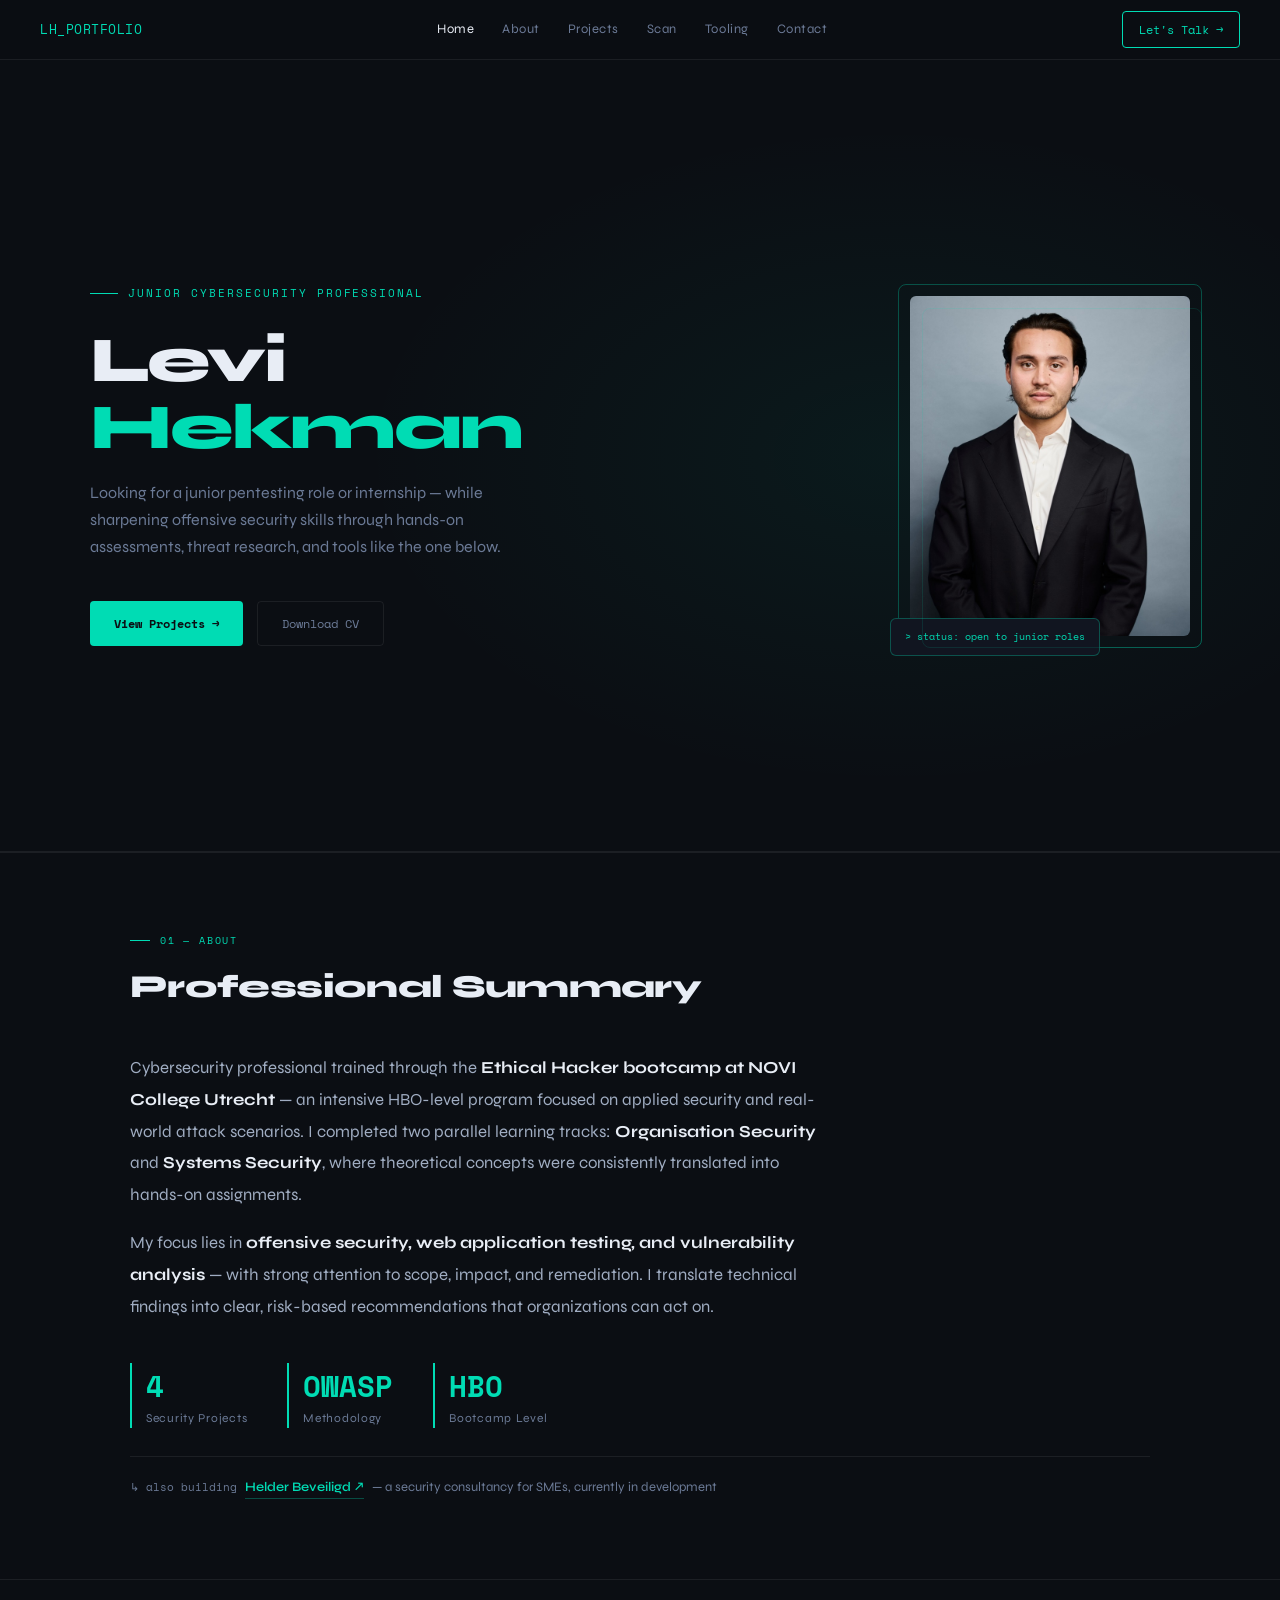
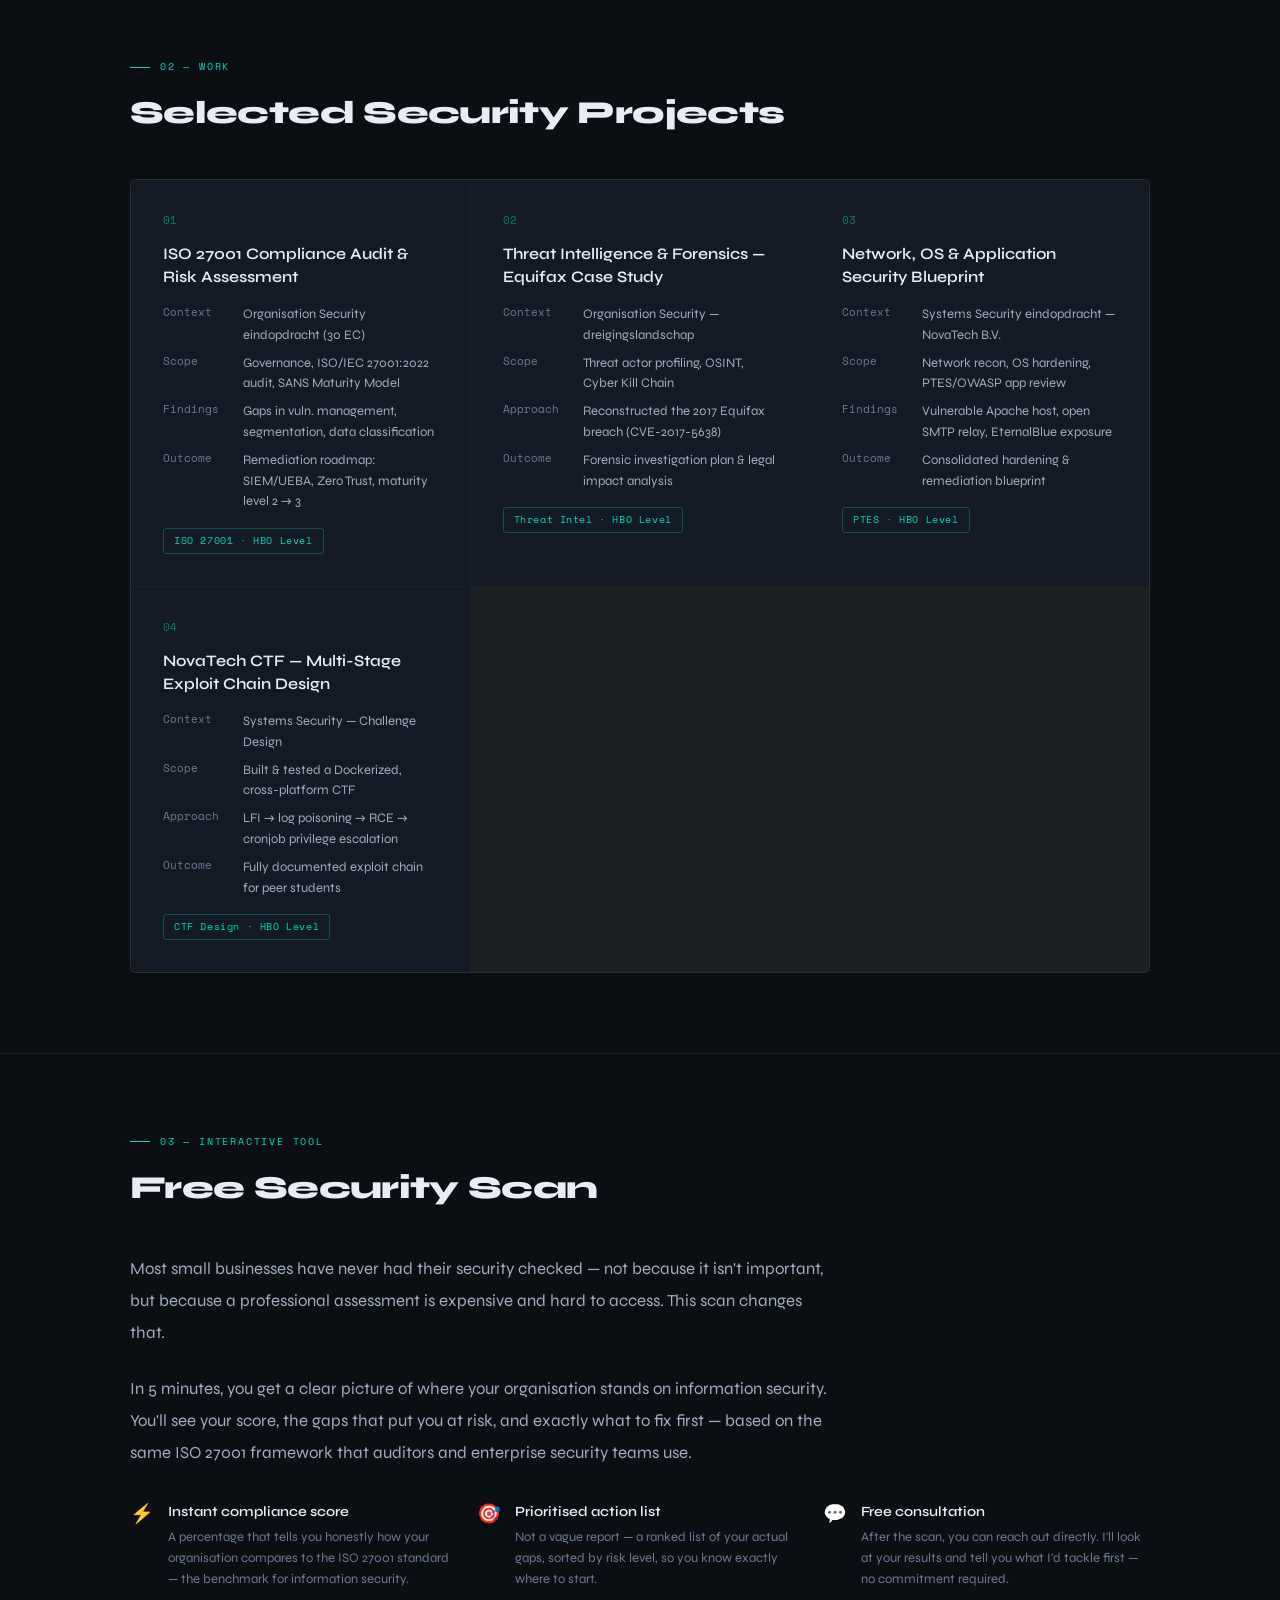
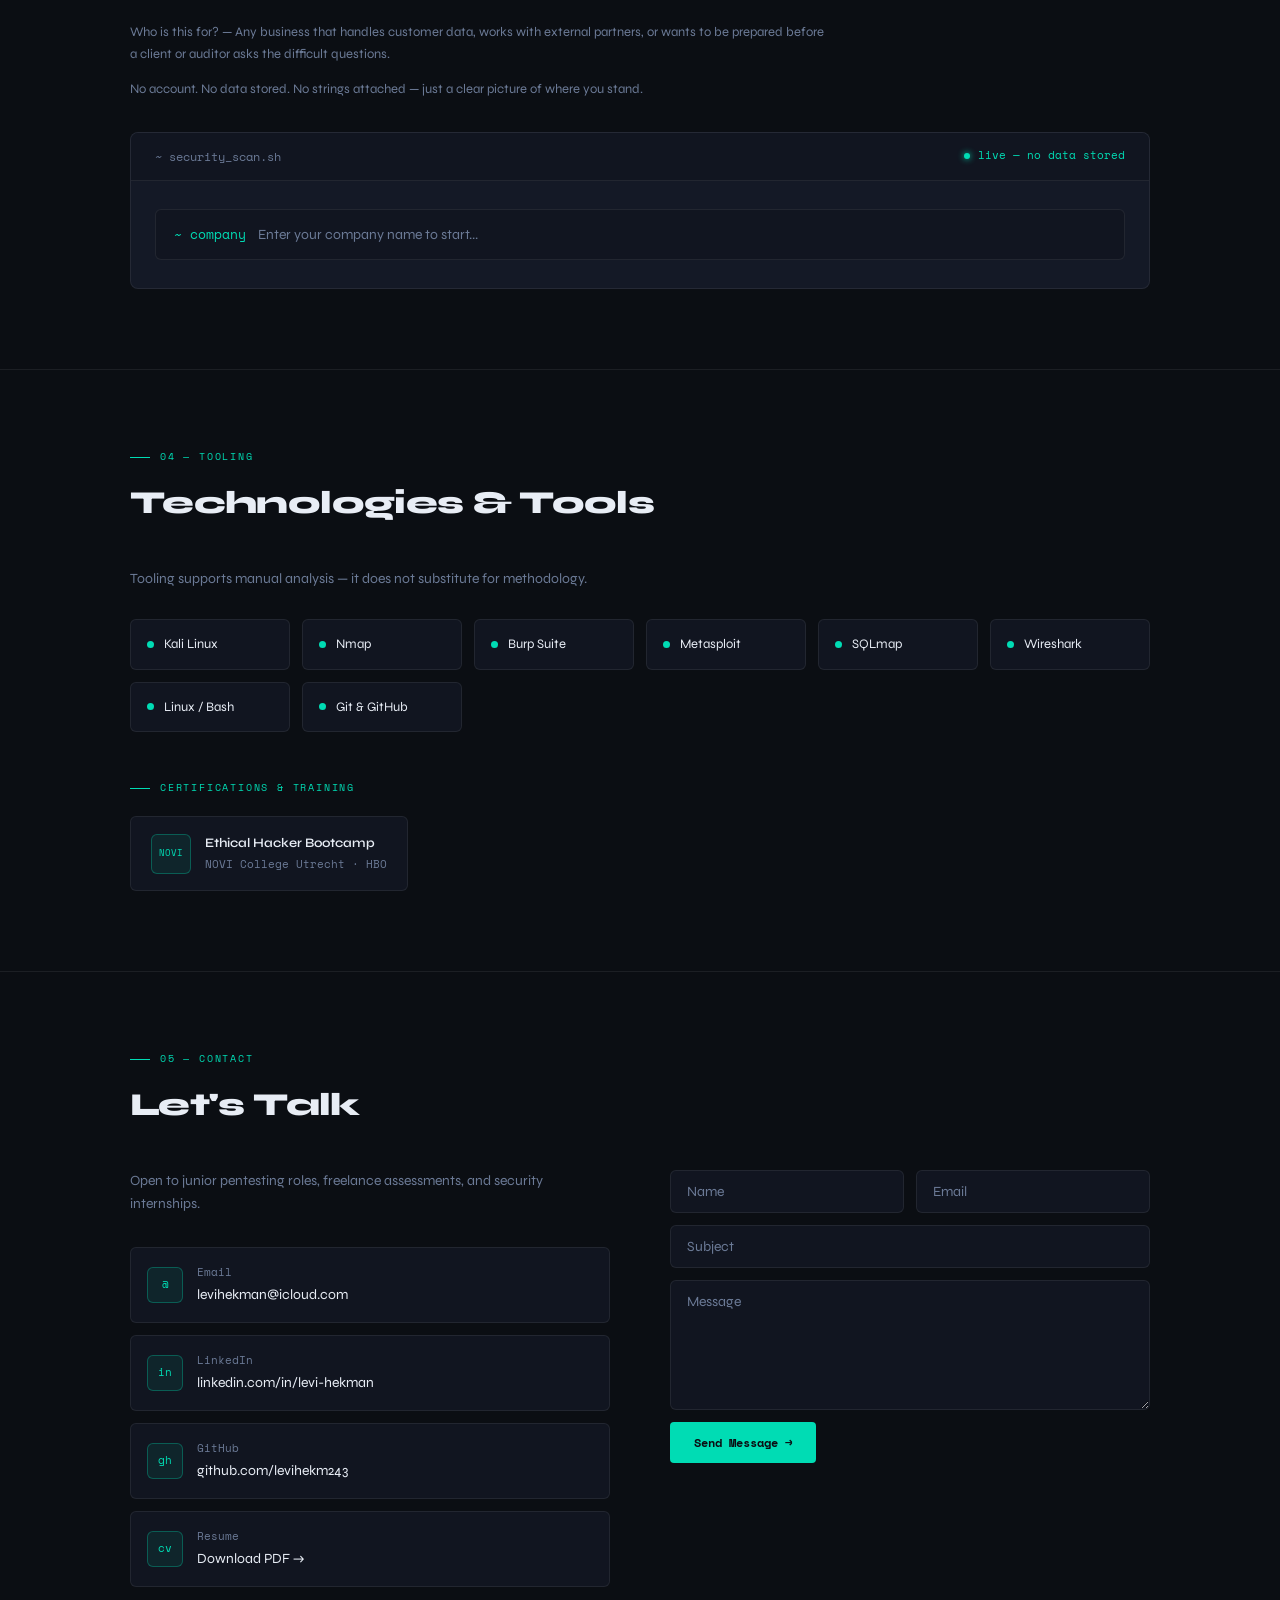
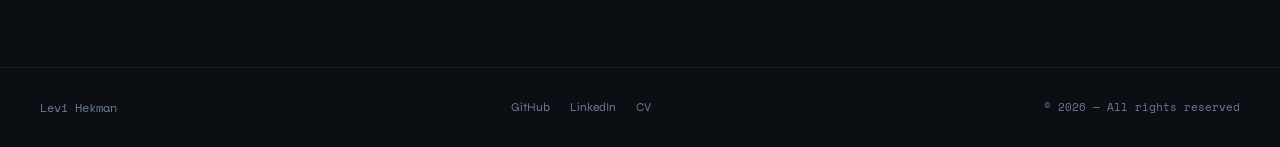
==== portfolio.html @ 9eb3ffa2 "Nederlandse zakelijke pagina als homepage, portfolio verhuisd De nieuwe NL-pagina staat nu op / en i" ====
<!DOCTYPE html>
<html lang="en">
<head>
  <meta charset="UTF-8">
  <meta name="viewport" content="width=device-width, initial-scale=1.0">
  <meta name="description" content="Levi Hekman — Junior Cybersecurity Professional. Penetration tester and vulnerability analyst based in the Netherlands.">
  <title>Levi Hekman | Portfolio</title>
  <link rel="stylesheet" href="style.css">
  <script defer src="scripts.js"></script>
  <link rel="preconnect" href="https://fonts.googleapis.com">
  <link rel="preconnect" href="https://fonts.gstatic.com" crossorigin>
  <link href="https://fonts.googleapis.com/css2?family=Space+Mono:wght@400;700&family=Syne:wght@400;600;800&display=swap" rel="stylesheet">
</head>
<body>

  <!-- NAV -->
  <nav class="nav">
    <span class="nav-brand">LH_PORTFOLIO</span>
    <div class="nav-links">
      <a href="#home" class="active">Home</a>
      <a href="#about">About</a>
      <a href="#projects">Projects</a>
      <a href="#security-scan">Scan</a>
      <a href="#tooling">Tooling</a>
      <a href="#contact">Contact</a>
    </div>
    <a href="#contact" class="nav-cta">Let's Talk →</a>
  </nav>

  <!-- HERO -->
  <section id="home" class="hero-section">
    <div class="hero-inner">
      <div class="hero-text fade-up">
        <p class="eyebrow">Junior Cybersecurity Professional</p>
        <h1>Levi<br><span class="accent">Hekman</span></h1>
        <p class="hero-sub">Looking for a junior pentesting role or internship — while sharpening offensive security skills through hands-on assessments, threat research, and tools like the one below.</p>
        <div class="hero-actions">
          <a href="#projects" class="btn-primary">View Projects →</a>
          <a href="CV_Levi_Hekman.pdf" target="_blank" download class="btn-ghost">Download CV</a>
        </div>
      </div>
      <div class="hero-photo-wrap fade-up">
        <img src="images/levi.jpg" alt="Levi Hekman" class="hero-photo">
        <div class="terminal-badge">status: open to junior roles</div>
      </div>
    </div>
  </section>

  <hr class="divider">

  <!-- ABOUT -->
  <section id="about" class="section fade-up">
    <p class="section-label">01 — About</p>
    <h2>Professional Summary</h2>
    <p class="about-text">Cybersecurity professional trained through the <strong>Ethical Hacker bootcamp at NOVI College Utrecht</strong> — an intensive HBO-level program focused on applied security and real-world attack scenarios. I completed two parallel learning tracks: <strong>Organisation Security</strong> and <strong>Systems Security</strong>, where theoretical concepts were consistently translated into hands-on assignments.</p>
    <p class="about-text" style="margin-top: 16px;">My focus lies in <strong>offensive security, web application testing, and vulnerability analysis</strong> — with strong attention to scope, impact, and remediation. I translate technical findings into clear, risk-based recommendations that organizations can act on.</p>
    <div class="stats-row">
      <div class="stat">
        <div class="stat-num">4</div>
        <div class="stat-label">Security Projects</div>
      </div>
      <div class="stat">
        <div class="stat-num">OWASP</div>
        <div class="stat-label">Methodology</div>
      </div>
      <div class="stat">
        <div class="stat-num">HBO</div>
        <div class="stat-label">Bootcamp Level</div>
      </div>
    </div>
    <div class="venture-note">
      <span class="venture-label">↳ also building</span>
      <a href="http://helderbeveiligd.nl/" target="_blank" rel="noopener noreferrer" class="venture-link">Helder Beveiligd ↗</a>
      <span class="venture-desc">— a security consultancy for SMEs, currently in development</span>
    </div>
  </section>

  <hr class="divider">

  <!-- PROJECTS -->
  <section id="projects" class="section fade-up">
    <p class="section-label">02 — Work</p>
    <h2>Selected Security Projects</h2>
    <div class="projects-grid">

      <div class="project-card">
        <div class="project-num">01</div>
        <h3>ISO 27001 Compliance Audit &amp; Risk Assessment</h3>
        <div class="project-meta">
          <div class="meta-row"><span class="meta-key">Context</span><span class="meta-val">Organisation Security eindopdracht (30 EC)</span></div>
          <div class="meta-row"><span class="meta-key">Scope</span><span class="meta-val">Governance, ISO/IEC 27001:2022 audit, SANS Maturity Model</span></div>
          <div class="meta-row"><span class="meta-key">Findings</span><span class="meta-val">Gaps in vuln. management, segmentation, data classification</span></div>
          <div class="meta-row"><span class="meta-key">Outcome</span><span class="meta-val">Remediation roadmap: SIEM/UEBA, Zero Trust, maturity level 2 → 3</span></div>
        </div>
        <span class="project-tag">ISO 27001 · HBO Level</span>
      </div>

      <div class="project-card">
        <div class="project-num">02</div>
        <h3>Threat Intelligence &amp; Forensics — Equifax Case Study</h3>
        <div class="project-meta">
          <div class="meta-row"><span class="meta-key">Context</span><span class="meta-val">Organisation Security — dreigingslandschap</span></div>
          <div class="meta-row"><span class="meta-key">Scope</span><span class="meta-val">Threat actor profiling, OSINT, Cyber Kill Chain</span></div>
          <div class="meta-row"><span class="meta-key">Approach</span><span class="meta-val">Reconstructed the 2017 Equifax breach (CVE-2017-5638)</span></div>
          <div class="meta-row"><span class="meta-key">Outcome</span><span class="meta-val">Forensic investigation plan &amp; legal impact analysis</span></div>
        </div>
        <span class="project-tag">Threat Intel · HBO Level</span>
      </div>

      <div class="project-card">
        <div class="project-num">03</div>
        <h3>Network, OS &amp; Application Security Blueprint</h3>
        <div class="project-meta">
          <div class="meta-row"><span class="meta-key">Context</span><span class="meta-val">Systems Security eindopdracht — NovaTech B.V.</span></div>
          <div class="meta-row"><span class="meta-key">Scope</span><span class="meta-val">Network recon, OS hardening, PTES/OWASP app review</span></div>
          <div class="meta-row"><span class="meta-key">Findings</span><span class="meta-val">Vulnerable Apache host, open SMTP relay, EternalBlue exposure</span></div>
          <div class="meta-row"><span class="meta-key">Outcome</span><span class="meta-val">Consolidated hardening &amp; remediation blueprint</span></div>
        </div>
        <span class="project-tag">PTES · HBO Level</span>
      </div>

      <div class="project-card">
        <div class="project-num">04</div>
        <h3>NovaTech CTF — Multi-Stage Exploit Chain Design</h3>
        <div class="project-meta">
          <div class="meta-row"><span class="meta-key">Context</span><span class="meta-val">Systems Security — Challenge Design</span></div>
          <div class="meta-row"><span class="meta-key">Scope</span><span class="meta-val">Built &amp; tested a Dockerized, cross-platform CTF</span></div>
          <div class="meta-row"><span class="meta-key">Approach</span><span class="meta-val">LFI → log poisoning → RCE → cronjob privilege escalation</span></div>
          <div class="meta-row"><span class="meta-key">Outcome</span><span class="meta-val">Fully documented exploit chain for peer students</span></div>
        </div>
        <span class="project-tag">CTF Design · HBO Level</span>
      </div>

    </div>
  </section>

  <hr class="divider">

  <!-- SECURITY SCAN -->
  <section id="security-scan" class="section fade-up">
    <p class="section-label">03 — Interactive Tool</p>
    <h2>Free Security Scan</h2>
    <p class="about-text" style="margin-bottom: 24px;">Most small businesses have never had their security checked — not because it isn't important, but because a professional assessment is expensive and hard to access. This scan changes that.</p>
    <p class="about-text" style="margin-bottom: 32px;">In 5 minutes, you get a clear picture of where your organisation stands on information security. You'll see your score, the gaps that put you at risk, and exactly what to fix first — based on the same ISO 27001 framework that auditors and enterprise security teams use.</p>

    <div class="scan-pitch">
      <div class="pitch-item">
        <span class="pitch-icon">⚡</span>
        <div>
          <div class="pitch-title">Instant compliance score</div>
          <div class="pitch-sub">A percentage that tells you honestly how your organisation compares to the ISO 27001 standard — the benchmark for information security.</div>
        </div>
      </div>
      <div class="pitch-item">
        <span class="pitch-icon">🎯</span>
        <div>
          <div class="pitch-title">Prioritised action list</div>
          <div class="pitch-sub">Not a vague report — a ranked list of your actual gaps, sorted by risk level, so you know exactly where to start.</div>
        </div>
      </div>
      <div class="pitch-item">
        <span class="pitch-icon">💬</span>
        <div>
          <div class="pitch-title">Free consultation</div>
          <div class="pitch-sub">After the scan, you can reach out directly. I'll look at your results and tell you what I'd tackle first — no commitment required.</div>
        </div>
      </div>
    </div>

    <p class="scan-who-is-this">Who is this for? — Any business that handles customer data, works with external partners, or wants to be prepared before a client or auditor asks the difficult questions.</p>
    <p class="scan-no-obligation">No account. No data stored. No strings attached — just a clear picture of where you stand.</p>

    <div class="scan-card">
      <div class="scan-card-header">
        <div class="scan-card-title">~ security_scan.sh</div>
        <div class="scan-status"><div class="status-dot"></div>live — no data stored</div>
      </div>

      <div class="form-body" id="form-view">
        <div class="company-row">
          <span class="company-prompt">~ company</span>
          <input type="text" id="company-input" placeholder="Enter your company name to start..." autocomplete="off" oninput="handleCompanyInput(this.value)">
        </div>

        <div id="scan-questions-wrap" class="scan-questions-hidden">
          <div class="progress-row">
            <span class="progress-label" id="prog-label">0 / 30 answered</span>
            <div class="progress-track"><div class="progress-fill" id="prog-fill"></div></div>
          </div>
          <div id="questions-container"></div>
          <button class="btn-primary" style="width: 100%; margin-top: 2rem; justify-content: center;" onclick="runScan()">Run security analysis →</button>
        </div>
      </div>

      <div class="result-body" id="result-view" style="display: none;">
        <div class="score-block">
          <div id="result-score">—</div>
          <div class="progress-track" style="max-width: 300px; margin: 12px auto;"><div class="progress-fill" id="result-bar"></div></div>
          <div id="result-niveau">Calculating...</div>
        </div>
        <div class="findings-label">→ FINDINGS (BY PRIORITY)</div>
        <div id="findings-list" class="findings-list"></div>
        <div class="cta-card">
          <h3 class="cta-title">Next step — Full security policy document</h3>
          <p class="cta-sub">Based on your scan results, I can generate a tailored Information Security Policy (ISP) — legally recognised by auditors and data protection authorities.</p>
          <a href="#contact" class="btn-primary" style="width: 100%; justify-content: center; margin-bottom: 0;">Request full report →</a>
        </div>
        <p class="reset-link" onclick="resetScan()">← Start a new scan</p>
      </div>
    </div>
  </section>

  <hr class="divider">

  <!-- TOOLING -->
  <section id="tooling" class="section fade-up">
    <p class="section-label">04 — Tooling</p>
    <h2>Technologies &amp; Tools</h2>
    <p class="tools-note">Tooling supports manual analysis — it does not substitute for methodology.</p>
    <div class="tools-wrap">
      <div class="tool-pill"><div class="tool-dot"></div><span class="tool-name">Kali Linux</span></div>
      <div class="tool-pill"><div class="tool-dot"></div><span class="tool-name">Nmap</span></div>
      <div class="tool-pill"><div class="tool-dot"></div><span class="tool-name">Burp Suite</span></div>
      <div class="tool-pill"><div class="tool-dot"></div><span class="tool-name">Metasploit</span></div>
      <div class="tool-pill"><div class="tool-dot"></div><span class="tool-name">SQLmap</span></div>
      <div class="tool-pill"><div class="tool-dot"></div><span class="tool-name">Wireshark</span></div>
      <div class="tool-pill"><div class="tool-dot"></div><span class="tool-name">Linux / Bash</span></div>
      <div class="tool-pill"><div class="tool-dot"></div><span class="tool-name">Git &amp; GitHub</span></div>
    </div>

    <div class="certs-block">
      <p class="section-label" style="margin-bottom: 20px;">Certifications &amp; Training</p>
      <div class="certs-row">
        <div class="cert-badge">
          <div class="cert-icon">NOVI</div>
          <div class="cert-info">
            <div class="cert-name">Ethical Hacker Bootcamp</div>
            <div class="cert-sub">NOVI College Utrecht · HBO</div>
          </div>
        </div>
      </div>
    </div>
  </section>

  <hr class="divider">

  <!-- CONTACT -->
  <section id="contact" class="section fade-up">
    <p class="section-label">05 — Contact</p>
    <h2>Let's Talk</h2>
    <div class="contact-layout">

      <div class="contact-info">
        <p class="contact-intro">Open to junior pentesting roles, freelance assessments, and security internships.</p>
        <a href="mailto:levihekman@icloud.com" class="contact-link">
          <div class="cl-icon">@</div>
          <div>
            <div class="cl-label">Email</div>
            <div class="cl-val">levihekman@icloud.com</div>
          </div>
        </a>
        <a href="https://www.linkedin.com/in/levi-hekman/" target="_blank" rel="noopener noreferrer" class="contact-link">
          <div class="cl-icon">in</div>
          <div>
            <div class="cl-label">LinkedIn</div>
            <div class="cl-val">linkedin.com/in/levi-hekman</div>
          </div>
        </a>
        <a href="https://github.com/levihekm243" target="_blank" class="contact-link">
          <div class="cl-icon">gh</div>
          <div>
            <div class="cl-label">GitHub</div>
            <div class="cl-val">github.com/levihekm243</div>
          </div>
        </a>
        <a href="CV_Levi_Hekman.pdf" target="_blank" download class="contact-link">
          <div class="cl-icon">cv</div>
          <div>
            <div class="cl-label">Resume</div>
            <div class="cl-val">Download PDF →</div>
          </div>
        </a>
      </div>

      <form class="contact-form" action="https://formspree.io/f/YOUR_FORM_ID" method="POST">
        <div class="form-row">
          <input type="text" name="name" placeholder="Name" required>
          <input type="email" name="email" placeholder="Email" required>
        </div>
        <input type="text" name="subject" placeholder="Subject">
        <textarea name="message" placeholder="Message" required></textarea>
        <button type="submit" class="btn-primary">Send Message →</button>
      </form>

    </div>
  </section>

  <!-- FOOTER -->
  <footer class="footer">
    <span class="footer-brand">Levi Hekman</span>
    <div class="footer-links">
      <a href="https://github.com/levihekm243" target="_blank">GitHub</a>
      <a href="https://www.linkedin.com/in/levi-hekman/" target="_blank" rel="noopener noreferrer">LinkedIn</a>
      <a href="CV_Levi_Hekman.pdf" target="_blank" download>CV</a>
    </div>
    <span class="footer-copy">&copy; <span id="footer-year">2025</span> — All rights reserved</span>
  </footer>

</body>
</html>
---- style.css ----
/* ================================
   Levi Hekman Portfolio — style.css
   ================================ */

/* Reset */
*, *::before, *::after {
  margin: 0;
  padding: 0;
  box-sizing: border-box;
}

/* Variables */
:root {
  --bg: #0b0e13;
  --surface: #111520;
  --surface2: #161b27;
  --border: rgba(255, 255, 255, 0.07);
  --border-accent: rgba(0, 220, 180, 0.3);
  --accent: #00dcb4;
  --text: #e8edf5;
  --muted: #6b7a96;
  --card: #141926;
}

/* Base */
html {
  scroll-behavior: smooth;
}

body {
  font-family: 'Syne', sans-serif;
  background-color: var(--bg);
  color: var(--text);
  font-size: 15px;
  line-height: 1.6;
  overflow-x: hidden;
}

/* ================================
   NAV
   ================================ */
.nav {
  position: sticky;
  top: 0;
  z-index: 100;
  display: flex;
  align-items: center;
  justify-content: space-between;
  padding: 0 40px;
  height: 60px;
  background: rgba(11, 14, 19, 0.92);
  backdrop-filter: blur(16px);
  -webkit-backdrop-filter: blur(16px);
  border-bottom: 0.5px solid var(--border);
}

.nav-brand {
  font-family: 'Space Mono', monospace;
  font-size: 13px;
  color: var(--accent);
  letter-spacing: 0.04em;
}

.nav-links {
  display: flex;
  gap: 28px;
}

.nav-links a {
  font-size: 13px;
  color: var(--muted);
  text-decoration: none;
  letter-spacing: 0.04em;
  transition: color 0.2s;
}

.nav-links a:hover,
.nav-links a.active {
  color: var(--text);
}

.nav-cta {
  font-family: 'Space Mono', monospace;
  font-size: 12px;
  padding: 8px 16px;
  border: 0.5px solid var(--accent);
  color: var(--accent);
  border-radius: 4px;
  text-decoration: none;
  transition: background 0.2s, color 0.2s;
}

.nav-cta:hover {
  background: var(--accent);
  color: #0b0e13;
}

/* ================================
   HERO
   ================================ */
.hero-section {
  min-height: 88vh;
  display: flex;
  align-items: center;
  padding: 80px 40px 60px;
  position: relative;
  overflow: hidden;
  border-bottom: 0.5px solid var(--border);
}

.hero-section::before {
  content: '';
  position: absolute;
  inset: 0;
  background: radial-gradient(ellipse 60% 60% at 70% 50%, rgba(0, 220, 180, 0.06) 0%, transparent 70%);
  pointer-events: none;
}

.hero-inner {
  display: grid;
  grid-template-columns: 1fr auto;
  gap: 60px;
  align-items: center;
  width: 100%;
  max-width: 1100px;
  margin: 0 auto;
}

.eyebrow {
  font-family: 'Space Mono', monospace;
  font-size: 11px;
  color: var(--accent);
  letter-spacing: 0.18em;
  margin-bottom: 24px;
  display: flex;
  align-items: center;
  gap: 10px;
  text-transform: uppercase;
}

.eyebrow::before {
  content: '';
  display: block;
  width: 28px;
  height: 1px;
  background: var(--accent);
  flex-shrink: 0;
}

.hero-text h1 {
  font-size: clamp(2.8rem, 5vw, 4.5rem);
  font-weight: 800;
  line-height: 1.05;
  letter-spacing: -0.03em;
  margin-bottom: 18px;
}

.accent {
  color: var(--accent);
}

.hero-sub {
  font-size: 1rem;
  color: var(--muted);
  margin-bottom: 40px;
  max-width: 440px;
  line-height: 1.7;
}

.hero-actions {
  display: flex;
  gap: 14px;
  flex-wrap: wrap;
}

.btn-primary {
  display: inline-flex;
  align-items: center;
  gap: 8px;
  padding: 12px 24px;
  background: var(--accent);
  color: #0b0e13;
  font-family: 'Space Mono', monospace;
  font-size: 12px;
  font-weight: 700;
  border-radius: 4px;
  text-decoration: none;
  border: none;
  cursor: pointer;
  transition: background 0.2s, transform 0.2s;
}

.btn-primary:hover {
  background: #00f5c8;
  transform: translateY(-1px);
}

.btn-ghost {
  display: inline-flex;
  align-items: center;
  gap: 8px;
  padding: 12px 24px;
  border: 0.5px solid var(--border);
  color: var(--muted);
  font-family: 'Space Mono', monospace;
  font-size: 12px;
  border-radius: 4px;
  text-decoration: none;
  transition: border-color 0.2s, color 0.2s;
}

.btn-ghost:hover {
  border-color: var(--text);
  color: var(--text);
}

/* Hero photo */
.hero-photo-wrap {
  position: relative;
  flex-shrink: 0;
}

.hero-photo-wrap::before {
  content: '';
  position: absolute;
  inset: -12px;
  border: 0.5px solid var(--border-accent);
  border-radius: 8px;
  pointer-events: none;
}

.hero-photo-wrap::after {
  content: '';
  position: absolute;
  bottom: -12px;
  right: -12px;
  width: 100%;
  height: 100%;
  border: 0.5px solid rgba(0, 220, 180, 0.12);
  border-radius: 8px;
  pointer-events: none;
}

.hero-photo {
  width: 280px;
  height: 340px;
  object-fit: cover;
  border-radius: 6px;
  display: block;
  background: var(--surface2);
}

.terminal-badge {
  position: absolute;
  bottom: -20px;
  left: -20px;
  background: var(--surface);
  border: 0.5px solid var(--border-accent);
  border-radius: 6px;
  padding: 10px 14px;
  font-family: 'Space Mono', monospace;
  font-size: 10px;
  color: var(--accent);
  white-space: nowrap;
}

.terminal-badge::before {
  content: '> ';
}

/* ================================
   SHARED SECTION STYLES
   ================================ */
.divider {
  width: 100%;
  height: 0.5px;
  background: var(--border);
  border: none;
}

.section {
  padding: 80px 40px;
  max-width: 1100px;
  margin: 0 auto;
}

.section-label {
  font-family: 'Space Mono', monospace;
  font-size: 10px;
  color: var(--accent);
  letter-spacing: 0.18em;
  margin-bottom: 12px;
  display: flex;
  align-items: center;
  gap: 10px;
  text-transform: uppercase;
}

.section-label::before {
  content: '';
  display: block;
  width: 20px;
  height: 1px;
  background: var(--accent);
  flex-shrink: 0;
}

.section h2 {
  font-size: 2rem;
  font-weight: 800;
  letter-spacing: -0.02em;
  margin-bottom: 40px;
  color: var(--text);
}

/* ================================
   ABOUT
   ================================ */
.about-text {
  font-size: 1.05rem;
  color: #a0adc2;
  line-height: 1.9;
  max-width: 700px;
}

.about-text strong {
  color: var(--text);
}

.stats-row {
  display: flex;
  gap: 40px;
  margin-top: 40px;
  flex-wrap: wrap;
}

.stat {
  border-left: 2px solid var(--accent);
  padding-left: 14px;
}

.stat-num {
  font-size: 1.8rem;
  font-weight: 800;
  color: var(--accent);
  font-family: 'Space Mono', monospace;
}

.stat-label {
  font-size: 12px;
  color: var(--muted);
  letter-spacing: 0.06em;
}

.venture-note {
  margin-top: 28px;
  padding-top: 20px;
  border-top: 0.5px solid var(--border);
  display: flex;
  flex-wrap: wrap;
  align-items: baseline;
  gap: 8px;
  font-size: 13px;
}

.venture-label {
  font-family: 'Space Mono', monospace;
  font-size: 11px;
  color: var(--muted);
}

.venture-link {
  color: var(--accent);
  font-weight: 600;
  text-decoration: none;
  border-bottom: 0.5px solid var(--border-accent);
  transition: border-color 0.2s;
}

.venture-link:hover {
  border-color: var(--accent);
}

.venture-desc {
  color: var(--muted);
}

/* ================================
   PROJECTS
   ================================ */
.projects-grid {
  display: grid;
  grid-template-columns: repeat(auto-fit, minmax(300px, 1fr));
  gap: 0.5px;
  background: var(--border);
  border: 0.5px solid var(--border);
  border-radius: 6px;
  overflow: hidden;
}

.project-card {
  background: var(--card);
  padding: 32px;
  transition: background 0.2s;
  position: relative;
  overflow: hidden;
}

.project-card::before {
  content: '';
  position: absolute;
  top: 0;
  left: 0;
  width: 3px;
  height: 0;
  background: var(--accent);
  transition: height 0.3s ease;
}

.project-card:hover {
  background: var(--surface2);
}

.project-card:hover::before {
  height: 100%;
}

.project-num {
  font-family: 'Space Mono', monospace;
  font-size: 11px;
  color: var(--accent);
  opacity: 0.5;
  margin-bottom: 14px;
}

.project-card h3 {
  font-size: 1rem;
  font-weight: 600;
  margin-bottom: 16px;
  line-height: 1.4;
}

.project-meta {
  display: flex;
  flex-direction: column;
  gap: 7px;
}

.meta-row {
  display: flex;
  gap: 10px;
  font-size: 13px;
}

.meta-key {
  color: var(--muted);
  min-width: 70px;
  font-family: 'Space Mono', monospace;
  font-size: 11px;
  flex-shrink: 0;
}

.meta-val {
  color: #a0adc2;
}

.project-tag {
  display: inline-block;
  margin-top: 16px;
  font-family: 'Space Mono', monospace;
  font-size: 10px;
  padding: 4px 10px;
  border: 0.5px solid var(--border-accent);
  color: var(--accent);
  border-radius: 3px;
  letter-spacing: 0.06em;
}

/* ================================
   SECURITY SCAN
   ================================ */
.scan-pitch {
  display: grid;
  grid-template-columns: repeat(auto-fit, minmax(240px, 1fr));
  gap: 20px;
  margin-bottom: 32px;
}

.pitch-item {
  display: flex;
  gap: 14px;
  align-items: flex-start;
}

.pitch-icon {
  font-size: 1.2rem;
  flex-shrink: 0;
  line-height: 1.4;
}

.pitch-title {
  font-size: 14px;
  font-weight: 600;
  color: var(--text);
  margin-bottom: 4px;
}

.pitch-sub {
  font-size: 13px;
  color: var(--muted);
  line-height: 1.6;
}

.scan-who-is-this,
.scan-no-obligation {
  font-size: 13px;
  color: var(--muted);
  max-width: 700px;
  line-height: 1.7;
  margin-bottom: 12px;
}

.scan-card {
  margin-top: 32px;
  background: var(--card);
  border: 0.5px solid var(--border);
  border-radius: 8px;
  overflow: hidden;
}

.scan-card-header {
  display: flex;
  align-items: center;
  justify-content: space-between;
  padding: 14px 24px;
  background: var(--surface);
  border-bottom: 0.5px solid var(--border);
}

.scan-card-title {
  font-family: 'Space Mono', monospace;
  font-size: 12px;
  color: var(--muted);
}

.scan-status {
  display: flex;
  align-items: center;
  gap: 8px;
  font-family: 'Space Mono', monospace;
  font-size: 11px;
  color: var(--accent);
}

.status-dot {
  width: 6px;
  height: 6px;
  border-radius: 50%;
  background: var(--accent);
  box-shadow: 0 0 6px var(--accent);
}

.form-body,
.result-body {
  padding: 28px 24px;
}

.company-row {
  display: flex;
  align-items: center;
  gap: 12px;
  background: var(--surface);
  border: 0.5px solid var(--border);
  border-radius: 6px;
  padding: 14px 18px;
}

.company-prompt {
  font-family: 'Space Mono', monospace;
  font-size: 13px;
  color: var(--accent);
  flex-shrink: 0;
}

#company-input {
  flex: 1;
  background: transparent;
  border: none;
  outline: none;
  color: var(--text);
  font-family: 'Syne', sans-serif;
  font-size: 14px;
}

#company-input::placeholder {
  color: var(--muted);
}

.scan-questions-hidden {
  display: none;
}

.scan-questions-visible {
  display: block;
  margin-top: 28px;
}

.progress-row {
  display: flex;
  align-items: center;
  gap: 16px;
  margin-bottom: 24px;
}

.progress-label {
  font-family: 'Space Mono', monospace;
  font-size: 11px;
  color: var(--muted);
  white-space: nowrap;
}

.progress-track {
  flex: 1;
  height: 4px;
  background: var(--surface);
  border-radius: 2px;
  overflow: hidden;
}

.progress-fill {
  height: 100%;
  width: 0%;
  background: var(--accent);
  transition: width 0.3s ease;
}

.cat-group {
  margin-bottom: 24px;
}

.cat-header {
  display: flex;
  align-items: center;
  gap: 10px;
  margin-bottom: 12px;
}

.cat-num {
  font-family: 'Space Mono', monospace;
  font-size: 10px;
  color: var(--accent);
  opacity: 0.6;
}

.cat-name {
  font-size: 13px;
  font-weight: 600;
  color: var(--text);
}

.cat-count {
  font-family: 'Space Mono', monospace;
  font-size: 10px;
  color: var(--muted);
  margin-left: auto;
}

.cat-questions {
  display: flex;
  flex-direction: column;
  gap: 0.5px;
  background: var(--border);
  border: 0.5px solid var(--border);
  border-radius: 6px;
  overflow: hidden;
}

.q-row {
  display: flex;
  align-items: center;
  gap: 14px;
  background: var(--surface);
  padding: 14px 16px;
  transition: background 0.2s;
}

.q-row.answered {
  background: var(--surface2);
}

.q-ref {
  font-family: 'Space Mono', monospace;
  font-size: 10px;
  color: var(--muted);
  flex-shrink: 0;
  width: 70px;
}

.q-text {
  flex: 1;
  font-size: 13px;
  color: #a0adc2;
  line-height: 1.5;
}

.q-opts {
  display: flex;
  gap: 6px;
  flex-shrink: 0;
}

.opt-btn {
  font-family: 'Space Mono', monospace;
  font-size: 10px;
  padding: 6px 10px;
  background: transparent;
  border: 0.5px solid var(--border);
  color: var(--muted);
  border-radius: 4px;
  cursor: pointer;
  transition: border-color 0.2s, color 0.2s, background 0.2s;
}

.opt-btn:hover {
  border-color: var(--border-accent);
  color: var(--text);
}

.opt-btn.sel-yes {
  background: rgba(74, 222, 128, 0.12);
  border-color: #4ade80;
  color: #4ade80;
}

.opt-btn.sel-partial {
  background: rgba(251, 191, 36, 0.12);
  border-color: #fbbf24;
  color: #fbbf24;
}

.opt-btn.sel-no {
  background: rgba(248, 113, 113, 0.12);
  border-color: #f87171;
  color: #f87171;
}

.score-block {
  text-align: center;
  padding: 20px 0 32px;
}

#result-score {
  font-family: 'Space Mono', monospace;
  font-size: 3rem;
  font-weight: 700;
}

#result-niveau {
  font-size: 13px;
  color: var(--muted);
  margin-top: 12px;
}

.findings-label {
  font-family: 'Space Mono', monospace;
  font-size: 11px;
  color: var(--accent);
  letter-spacing: 0.1em;
  margin-bottom: 14px;
}

.findings-list {
  display: flex;
  flex-direction: column;
  gap: 0.5px;
  background: var(--border);
  border: 0.5px solid var(--border);
  border-radius: 6px;
  overflow: hidden;
  margin-bottom: 28px;
}

.finding {
  display: flex;
  align-items: center;
  gap: 14px;
  background: var(--surface);
  padding: 12px 16px;
}

.f-prio {
  font-family: 'Space Mono', monospace;
  font-size: 10px;
  font-weight: 700;
  padding: 3px 8px;
  border-radius: 3px;
  flex-shrink: 0;
  width: 64px;
  text-align: center;
}

.p-high {
  background: rgba(248, 113, 113, 0.12);
  color: #f87171;
}

.p-medium {
  background: rgba(251, 191, 36, 0.12);
  color: #fbbf24;
}

.p-low {
  background: rgba(96, 165, 250, 0.12);
  color: #60a5fa;
}

.p-ok {
  background: rgba(74, 222, 128, 0.12);
  color: #4ade80;
}

.f-text {
  flex: 1;
  font-size: 13px;
  color: #a0adc2;
}

.f-ref {
  font-family: 'Space Mono', monospace;
  font-size: 10px;
  color: var(--muted);
  flex-shrink: 0;
}

.cta-card {
  background: var(--surface);
  border: 0.5px solid var(--border-accent);
  border-radius: 8px;
  padding: 24px;
}

.cta-title {
  font-size: 1rem;
  font-weight: 600;
  color: var(--text);
  margin-bottom: 8px;
}

.cta-sub {
  font-size: 13px;
  color: var(--muted);
  line-height: 1.6;
  margin-bottom: 18px;
}

.reset-link {
  text-align: center;
  font-family: 'Space Mono', monospace;
  font-size: 12px;
  color: var(--muted);
  margin-top: 20px;
  cursor: pointer;
  transition: color 0.2s;
}

.reset-link:hover {
  color: var(--accent);
}

/* ================================
   TOOLING
   ================================ */
.tools-note {
  color: var(--muted);
  margin-bottom: 28px;
  font-size: 14px;
}

.tools-wrap {
  display: grid;
  grid-template-columns: repeat(auto-fill, minmax(140px, 1fr));
  gap: 12px;
}

.tool-pill {
  background: var(--surface);
  border: 0.5px solid var(--border);
  border-radius: 6px;
  padding: 14px 16px;
  display: flex;
  align-items: center;
  gap: 10px;
  transition: border-color 0.2s, background 0.2s;
}

.tool-pill:hover {
  border-color: var(--border-accent);
  background: var(--surface2);
}

.tool-dot {
  width: 7px;
  height: 7px;
  border-radius: 50%;
  background: var(--accent);
  flex-shrink: 0;
}

.tool-name {
  font-size: 13px;
  color: var(--text);
}

.certs-block {
  margin-top: 48px;
}

.certs-row {
  display: flex;
  flex-wrap: wrap;
  gap: 12px;
}

.cert-badge {
  background: var(--surface);
  border: 0.5px solid var(--border);
  border-radius: 6px;
  padding: 16px 20px;
  display: flex;
  align-items: center;
  gap: 14px;
}

.cert-icon {
  width: 40px;
  height: 40px;
  border-radius: 6px;
  background: rgba(0, 220, 180, 0.08);
  border: 0.5px solid var(--border-accent);
  display: flex;
  align-items: center;
  justify-content: center;
  font-family: 'Space Mono', monospace;
  font-size: 9px;
  color: var(--accent);
  flex-shrink: 0;
  text-align: center;
}

.cert-name {
  font-size: 13px;
  font-weight: 600;
  color: var(--text);
}

.cert-sub {
  font-size: 11px;
  color: var(--muted);
  font-family: 'Space Mono', monospace;
  margin-top: 2px;
}

/* ================================
   CONTACT
   ================================ */
.contact-layout {
  display: grid;
  grid-template-columns: 1fr 1fr;
  gap: 60px;
  align-items: start;
}

.contact-intro {
  color: var(--muted);
  font-size: 14px;
  margin-bottom: 20px;
}

.contact-info {
  display: flex;
  flex-direction: column;
  gap: 12px;
}

.contact-link {
  display: flex;
  align-items: center;
  gap: 14px;
  padding: 16px;
  background: var(--surface);
  border: 0.5px solid var(--border);
  border-radius: 6px;
  text-decoration: none;
  transition: border-color 0.2s;
}

.contact-link:hover {
  border-color: var(--border-accent);
}

.cl-icon {
  width: 36px;
  height: 36px;
  background: rgba(0, 220, 180, 0.08);
  border: 0.5px solid var(--border-accent);
  border-radius: 6px;
  display: flex;
  align-items: center;
  justify-content: center;
  font-family: 'Space Mono', monospace;
  font-size: 11px;
  color: var(--accent);
  flex-shrink: 0;
}

.cl-label {
  font-size: 11px;
  color: var(--muted);
  font-family: 'Space Mono', monospace;
}

.cl-val {
  font-size: 14px;
  color: var(--text);
  margin-top: 2px;
}

/* Contact form */
.contact-form {
  display: flex;
  flex-direction: column;
  gap: 12px;
}

.form-row {
  display: grid;
  grid-template-columns: 1fr 1fr;
  gap: 12px;
}

.contact-form input,
.contact-form textarea {
  background: var(--surface);
  border: 0.5px solid var(--border);
  border-radius: 6px;
  padding: 12px 16px;
  color: var(--text);
  font-family: 'Syne', sans-serif;
  font-size: 14px;
  outline: none;
  transition: border-color 0.2s;
  resize: vertical;
  width: 100%;
}

.contact-form input:focus,
.contact-form textarea:focus {
  border-color: var(--border-accent);
}

.contact-form input::placeholder,
.contact-form textarea::placeholder {
  color: var(--muted);
}

.contact-form textarea {
  min-height: 130px;
}

.contact-form .btn-primary {
  align-self: flex-start;
}

/* ================================
   FOOTER
   ================================ */
.footer {
  border-top: 0.5px solid var(--border);
  padding: 30px 40px;
  display: flex;
  align-items: center;
  justify-content: space-between;
  flex-wrap: wrap;
  gap: 16px;
}

.footer-brand {
  font-family: 'Space Mono', monospace;
  font-size: 12px;
  color: var(--muted);
}

.footer-links {
  display: flex;
  gap: 20px;
}

.footer-links a {
  font-size: 12px;
  color: var(--muted);
  text-decoration: none;
  transition: color 0.2s;
}

.footer-links a:hover {
  color: var(--accent);
}

.footer-copy {
  font-family: 'Space Mono', monospace;
  font-size: 11px;
  color: var(--muted);
}

/* ================================
   HERO CANVAS GRID
   ================================ */
#hero-grid {
  position: absolute;
  inset: 0;
  width: 100%;
  height: 100%;
  pointer-events: none;
  z-index: 0;
}

.hero-inner {
  position: relative;
  z-index: 1;
}

/* ================================
   TERMINAL CURSOR BLINK
   ================================ */
.nav-cursor {
  display: inline-block;
  color: var(--accent);
  margin-left: 2px;
  font-size: 0.85em;
  line-height: 1;
  animation: blink 1.1s step-start infinite;
}

@keyframes blink {
  0%, 100% { opacity: 1; }
  50%       { opacity: 0; }
}

/* ================================
   GLITCH — runs via JS, no extra CSS needed
   ================================ */

/* ================================
   SCROLL ANIMATIONS
   ================================ */
.fade-up {
  opacity: 0;
  transform: translateY(24px);
  transition: opacity 0.6s ease, transform 0.6s ease;
}

.fade-up.visible {
  opacity: 1;
  transform: translateY(0);
}

/* ================================
   RESPONSIVE
   ================================ */
@media (max-width: 900px) {
  .hero-inner {
    grid-template-columns: 1fr;
    gap: 40px;
  }

  .hero-photo {
    width: 100%;
    height: 260px;
  }

  .hero-photo-wrap::before,
  .hero-photo-wrap::after {
    display: none;
  }

  .terminal-badge {
    position: static;
    margin-top: 12px;
    display: inline-block;
  }

  .contact-layout {
    grid-template-columns: 1fr;
    gap: 40px;
  }

  .form-row {
    grid-template-columns: 1fr;
  }
}

@media (max-width: 768px) {
  .nav {
    padding: 0 20px;
  }

  .nav-links {
    display: none;
  }

  .hero-section {
    padding: 60px 20px 40px;
    min-height: auto;
  }

  .section {
    padding: 60px 20px;
  }

  .footer {
    flex-direction: column;
    text-align: center;
    padding: 24px 20px;
  }

  .q-row {
    flex-wrap: wrap;
  }

  .q-opts {
    width: 100%;
    justify-content: flex-end;
  }

  .company-row {
    flex-wrap: wrap;
  }
}
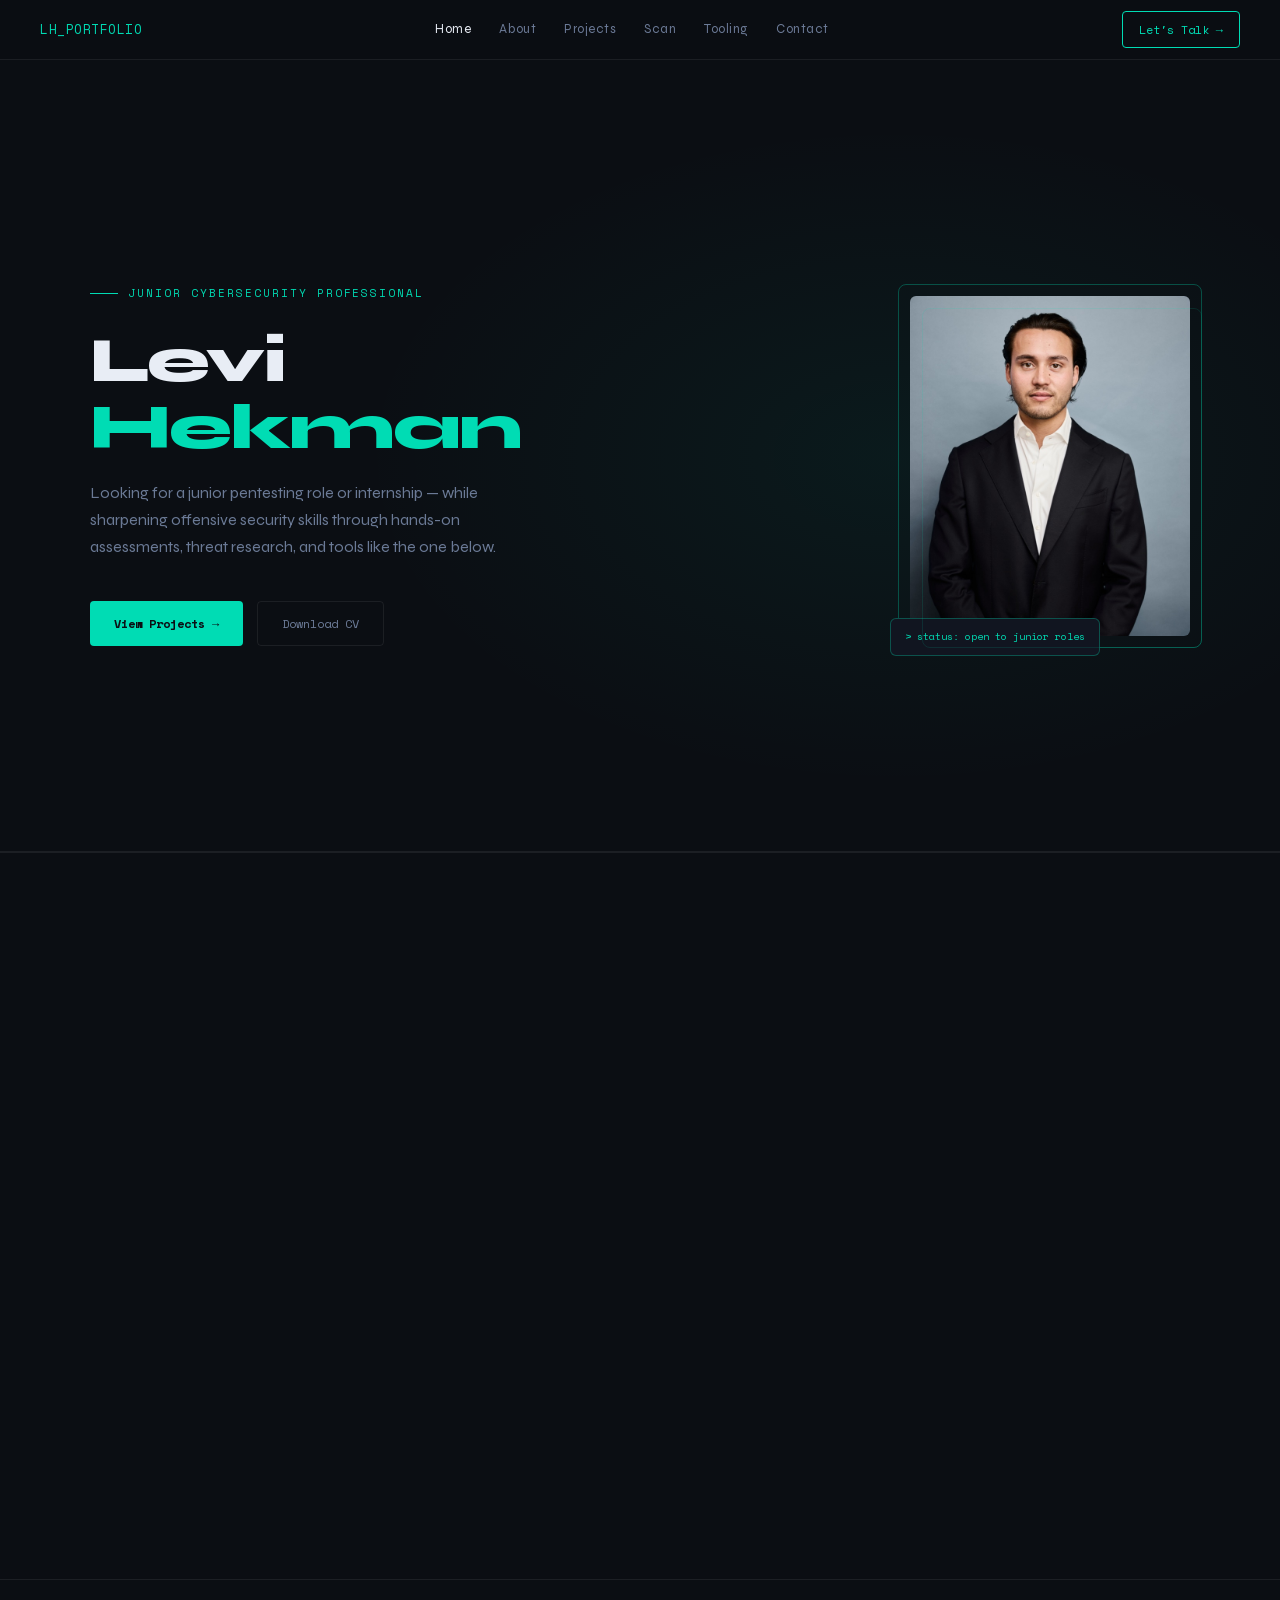
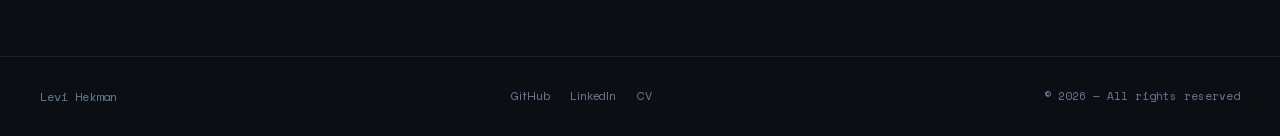
==== commit 6b883825: "Fase 2: privacy en basis-security 2a Lettertypen zelf gehost. Elke bezoeker stuurde zijn IP naar Goo" ====
--- a/portfolio.html
+++ b/portfolio.html
@@ -7,9 +7,18 @@
   <title>Levi Hekman | Portfolio</title>
   <link rel="stylesheet" href="style.css">
   <script defer src="scripts.js"></script>
-  <link rel="preconnect" href="https://fonts.googleapis.com">
-  <link rel="preconnect" href="https://fonts.gstatic.com" crossorigin>
-  <link href="https://fonts.googleapis.com/css2?family=Space+Mono:wght@400;700&family=Syne:wght@400;600;800&display=swap" rel="stylesheet">
+    <link rel="canonical" href="https://levihekman.nl/portfolio.html">
+    <meta name="referrer" content="strict-origin-when-cross-origin">
+    <link rel="icon" href="favicon.svg" type="image/svg+xml">
+    <link rel="icon" href="favicon.ico" sizes="32x32">
+    <link rel="apple-touch-icon" href="apple-touch-icon.png">
+    <meta property="og:type" content="website">
+    <meta property="og:url" content="https://levihekman.nl/portfolio.html">
+    <meta property="og:title" content="Levi Hekman | Portfolio">
+    <meta property="og:description" content="Junior cybersecurity professional based in the Netherlands.">
+    <meta property="og:image" content="https://levihekman.nl/img/og.png">
+    <meta name="twitter:card" content="summary_large_image">
+    <meta http-equiv="Content-Security-Policy" content="default-src 'self'; script-src 'self'; style-src 'self'; font-src 'self'; img-src 'self' data:; connect-src 'self'; object-src 'none'; base-uri 'self'; form-action 'self'; upgrade-insecure-requests">
 </head>
 <body>
 
@@ -53,7 +62,7 @@
     <p class="section-label">01 — About</p>
     <h2>Professional Summary</h2>
     <p class="about-text">Cybersecurity professional trained through the <strong>Ethical Hacker bootcamp at NOVI College Utrecht</strong> — an intensive HBO-level program focused on applied security and real-world attack scenarios. I completed two parallel learning tracks: <strong>Organisation Security</strong> and <strong>Systems Security</strong>, where theoretical concepts were consistently translated into hands-on assignments.</p>
-    <p class="about-text" style="margin-top: 16px;">My focus lies in <strong>offensive security, web application testing, and vulnerability analysis</strong> — with strong attention to scope, impact, and remediation. I translate technical findings into clear, risk-based recommendations that organizations can act on.</p>
+    <p class="about-text u-mt16" >My focus lies in <strong>offensive security, web application testing, and vulnerability analysis</strong> — with strong attention to scope, impact, and remediation. I translate technical findings into clear, risk-based recommendations that organizations can act on.</p>
     <div class="stats-row">
       <div class="stat">
         <div class="stat-num">4</div>
@@ -140,8 +149,8 @@
   <section id="security-scan" class="section fade-up">
     <p class="section-label">03 — Interactive Tool</p>
     <h2>Free Security Scan</h2>
-    <p class="about-text" style="margin-bottom: 24px;">Most small businesses have never had their security checked — not because it isn't important, but because a professional assessment is expensive and hard to access. This scan changes that.</p>
-    <p class="about-text" style="margin-bottom: 32px;">In 5 minutes, you get a clear picture of where your organisation stands on information security. You'll see your score, the gaps that put you at risk, and exactly what to fix first — based on the same ISO 27001 framework that auditors and enterprise security teams use.</p>
+    <p class="about-text u-mb24" >Most small businesses have never had their security checked — not because it isn't important, but because a professional assessment is expensive and hard to access. This scan changes that.</p>
+    <p class="about-text u-mb32" >In 5 minutes, you get a clear picture of where your organisation stands on information security. You'll see your score, the gaps that put you at risk, and exactly what to fix first — based on the same ISO 27001 framework that auditors and enterprise security teams use.</p>
 
     <div class="scan-pitch">
       <div class="pitch-item">
@@ -188,14 +197,14 @@
             <div class="progress-track"><div class="progress-fill" id="prog-fill"></div></div>
           </div>
           <div id="questions-container"></div>
-          <button class="btn-primary" style="width: 100%; margin-top: 2rem; justify-content: center;" onclick="runScan()">Run security analysis →</button>
-        </div>
-      </div>
-
-      <div class="result-body" id="result-view" style="display: none;">
+          <button class="btn-primary u-wide-btn u-mt2"  onclick="runScan()">Run security analysis →</button>
+        </div>
+      </div>
+
+      <div class="result-body u-hidden" id="result-view" >
         <div class="score-block">
           <div id="result-score">—</div>
-          <div class="progress-track" style="max-width: 300px; margin: 12px auto;"><div class="progress-fill" id="result-bar"></div></div>
+          <div class="progress-track u-narrow" ><div class="progress-fill" id="result-bar"></div></div>
           <div id="result-niveau">Calculating...</div>
         </div>
         <div class="findings-label">→ FINDINGS (BY PRIORITY)</div>
@@ -203,7 +212,7 @@
         <div class="cta-card">
           <h3 class="cta-title">Next step — Full security policy document</h3>
           <p class="cta-sub">Based on your scan results, I can generate a tailored Information Security Policy (ISP) — legally recognised by auditors and data protection authorities.</p>
-          <a href="#contact" class="btn-primary" style="width: 100%; justify-content: center; margin-bottom: 0;">Request full report →</a>
+          <a href="#contact" class="btn-primary u-wide-btn" >Request full report →</a>
         </div>
         <p class="reset-link" onclick="resetScan()">← Start a new scan</p>
       </div>
@@ -229,7 +238,7 @@
     </div>
 
     <div class="certs-block">
-      <p class="section-label" style="margin-bottom: 20px;">Certifications &amp; Training</p>
+      <p class="section-label u-mb20" >Certifications &amp; Training</p>
       <div class="certs-row">
         <div class="cert-badge">
           <div class="cert-icon">NOVI</div>
@@ -282,15 +291,12 @@
         </a>
       </div>
 
-      <form class="contact-form" action="https://formspree.io/f/YOUR_FORM_ID" method="POST">
-        <div class="form-row">
-          <input type="text" name="name" placeholder="Name" required>
-          <input type="email" name="email" placeholder="Email" required>
-        </div>
-        <input type="text" name="subject" placeholder="Subject">
-        <textarea name="message" placeholder="Message" required></textarea>
-        <button type="submit" class="btn-primary">Send Message →</button>
-      </form>
+      <!-- Het Formspree-formulier dat hier stond wees naar de plaatshouder YOUR_FORM_ID
+           en heeft dus nooit berichten afgeleverd. Vervangen door een directe mailknop,
+           die ook geen gegevens naar een derde partij stuurt.
+           TODO(Levi): wil je toch een formulier, vul dan een echte endpoint in en
+           voeg die host toe aan form-action in de CSP. -->
+      <a class="btn-primary u-wide-btn u-mt2" href="mailto:levihekman@icloud.com?subject=Contact%20via%20levihekman.nl">Send Message →</a>
 
     </div>
   </section>
--- a/style.css
+++ b/style.css
@@ -1,3 +1,8 @@
+/* lettertypen, zelf gehost */
+@font-face{font-family:'Space Mono';font-style:normal;font-weight:400;font-display:swap;src:url('fonts/space-mono-400.woff2') format('woff2');unicode-range:U+0000-00FF, U+0131, U+0152-0153, U+02BB-02BC, U+02C6, U+02DA, U+02DC, U+0304, U+0308, U+0329, U+2000-206F, U+20AC, U+2122, U+2191, U+2193, U+2212, U+2215, U+FEFF, U+FFFD}
+@font-face{font-family:'Space Mono';font-style:normal;font-weight:700;font-display:swap;src:url('fonts/space-mono-700.woff2') format('woff2');unicode-range:U+0000-00FF, U+0131, U+0152-0153, U+02BB-02BC, U+02C6, U+02DA, U+02DC, U+0304, U+0308, U+0329, U+2000-206F, U+20AC, U+2122, U+2191, U+2193, U+2212, U+2215, U+FEFF, U+FFFD}
+@font-face{font-family:'Syne';font-style:normal;font-weight:400 800;font-display:swap;src:url('fonts/syne.woff2') format('woff2');unicode-range:U+0000-00FF, U+0131, U+0152-0153, U+02BB-02BC, U+02C6, U+02DA, U+02DC, U+0304, U+0308, U+0329, U+2000-206F, U+20AC, U+2122, U+2191, U+2193, U+2212, U+2215, U+FEFF, U+FFFD}
+
 /* ================================
    Levi Hekman Portfolio — style.css
    ================================ */
@@ -1236,3 +1241,13 @@
     flex-wrap: wrap;
   }
 }
+
+/* hulpklassen (voorheen inline style-attributen) */
+.u-hidden{display:none}
+.u-mb20{margin-bottom:20px}
+.u-mb24{margin-bottom:24px}
+.u-mb32{margin-bottom:32px}
+.u-mt16{margin-top:16px}
+.u-mt2{margin-top:2rem}
+.u-narrow{max-width:300px;margin:12px auto}
+.u-wide-btn{width:100%;justify-content:center;margin-bottom:0}
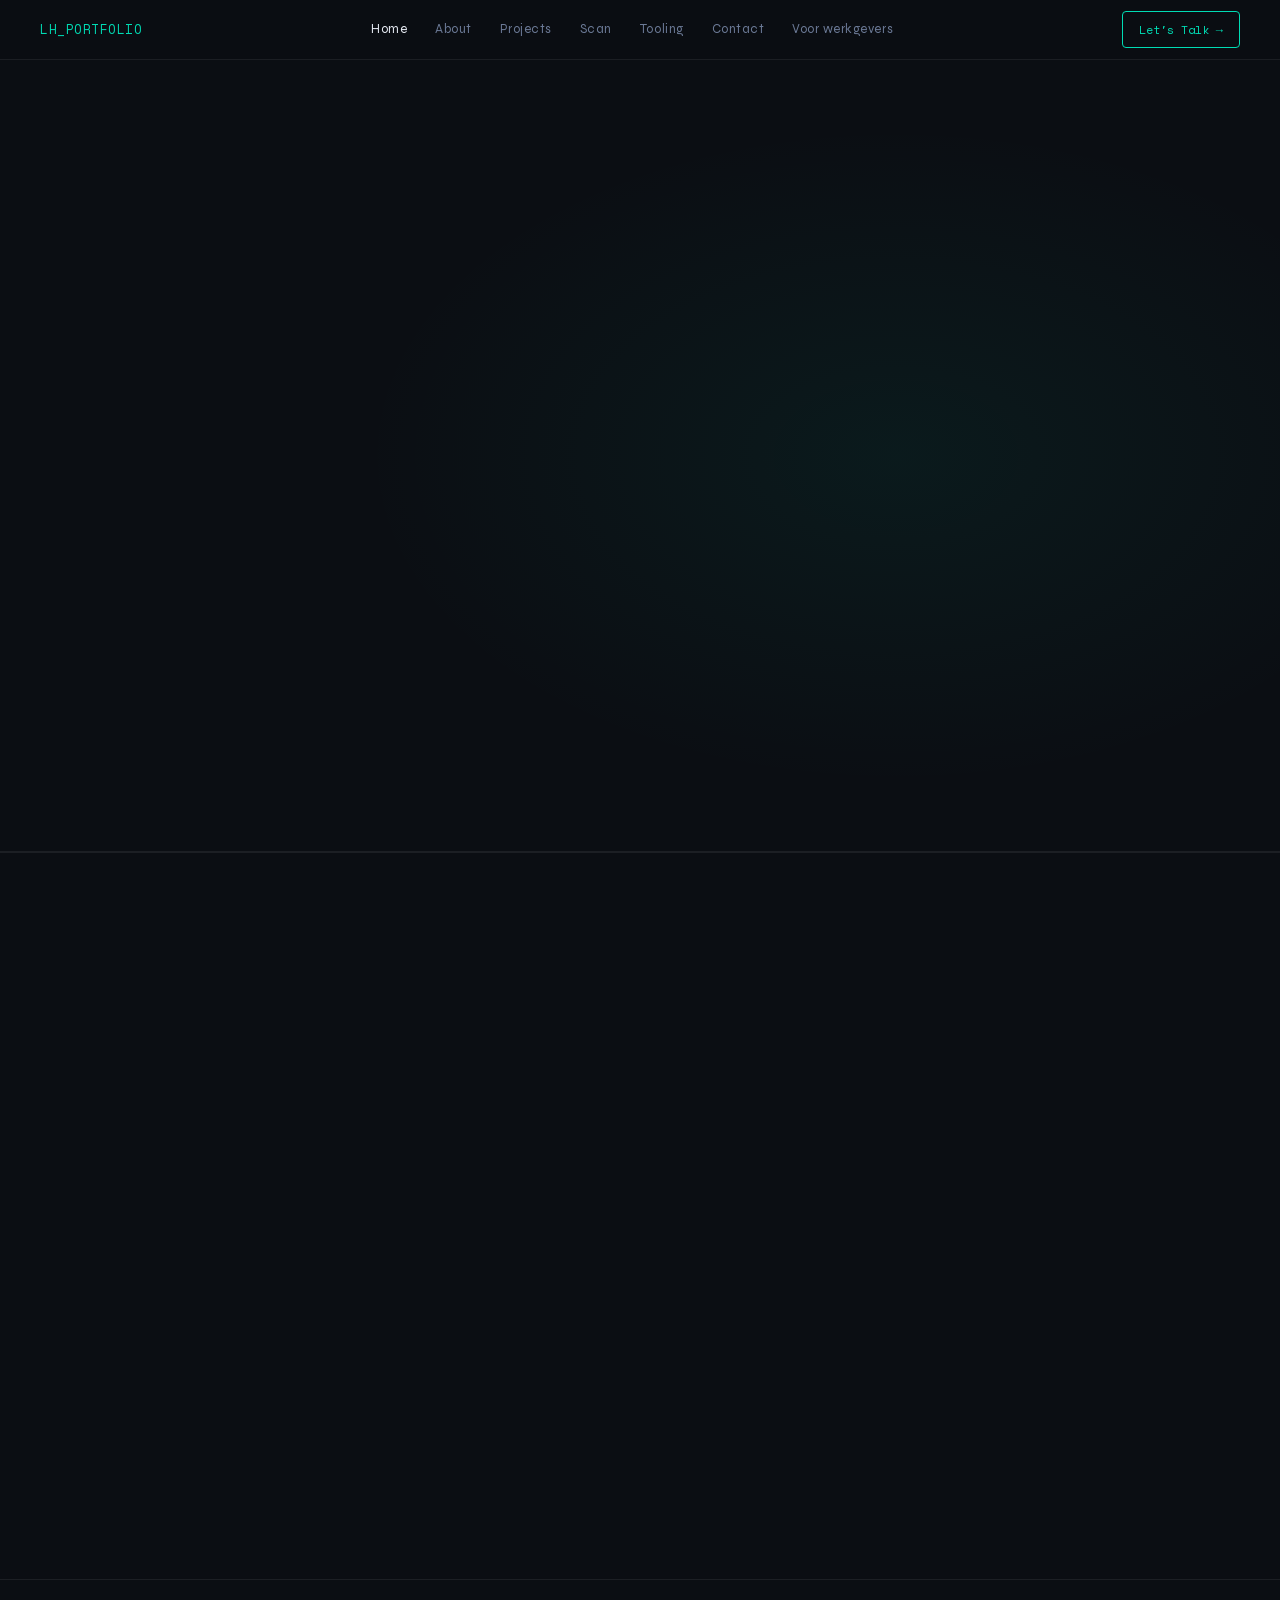
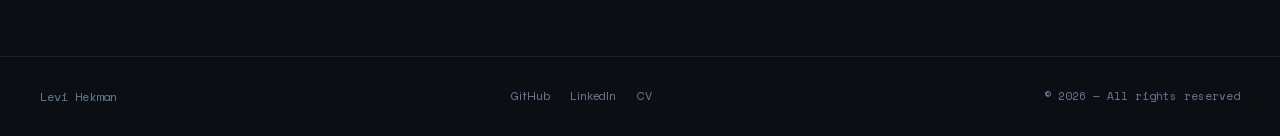
==== commit d51b3908: "Prioriteit 2 en 3: mobiel, zonder JavaScript, en teksten 2a Mobiel menu op alle vijf paginas: button" ====
--- a/portfolio.html
+++ b/portfolio.html
@@ -5,7 +5,8 @@
   <meta name="viewport" content="width=device-width, initial-scale=1.0">
   <meta name="description" content="Levi Hekman — Junior Cybersecurity Professional. Penetration tester and vulnerability analyst based in the Netherlands.">
   <title>Levi Hekman | Portfolio</title>
-  <link rel="stylesheet" href="style.css">
+  <script src="js/flag.js"></script>
+    <link rel="stylesheet" href="style.css">
   <script defer src="scripts.js"></script>
     <link rel="canonical" href="https://levihekman.nl/portfolio.html">
     <meta name="referrer" content="strict-origin-when-cross-origin">
@@ -25,14 +26,16 @@
   <!-- NAV -->
   <nav class="nav">
     <span class="nav-brand">LH_PORTFOLIO</span>
-    <div class="nav-links">
+    <div class="nav-links" id="nav-menu">
       <a href="#home" class="active">Home</a>
       <a href="#about">About</a>
       <a href="#projects">Projects</a>
       <a href="#security-scan">Scan</a>
       <a href="#tooling">Tooling</a>
       <a href="#contact">Contact</a>
-    </div>
+      <a href="werkgevers.html">Voor werkgevers</a>
+    </div>
+    <button class="nav-toggle" type="button" aria-expanded="false" aria-controls="nav-menu"><span class="bars" aria-hidden="true"><i></i><i></i><i></i></span>Menu</button>
     <a href="#contact" class="nav-cta">Let's Talk →</a>
   </nav>
 
@@ -188,7 +191,7 @@
       <div class="form-body" id="form-view">
         <div class="company-row">
           <span class="company-prompt">~ company</span>
-          <input type="text" id="company-input" placeholder="Enter your company name to start..." autocomplete="off" oninput="handleCompanyInput(this.value)">
+          <input type="text" id="company-input" placeholder="Enter your company name to start..." autocomplete="off">
         </div>
 
         <div id="scan-questions-wrap" class="scan-questions-hidden">
@@ -197,7 +200,7 @@
             <div class="progress-track"><div class="progress-fill" id="prog-fill"></div></div>
           </div>
           <div id="questions-container"></div>
-          <button class="btn-primary u-wide-btn u-mt2"  onclick="runScan()">Run security analysis →</button>
+          <button class="btn-primary u-wide-btn u-mt2" id="run-scan">Run security analysis →</button>
         </div>
       </div>
 
@@ -214,7 +217,7 @@
           <p class="cta-sub">Based on your scan results, I can generate a tailored Information Security Policy (ISP) — legally recognised by auditors and data protection authorities.</p>
           <a href="#contact" class="btn-primary u-wide-btn" >Request full report →</a>
         </div>
-        <p class="reset-link" onclick="resetScan()">← Start a new scan</p>
+        <p class="reset-link" id="reset-link" role="button" tabindex="0">← Start a new scan</p>
       </div>
     </div>
   </section>
@@ -291,11 +294,6 @@
         </a>
       </div>
 
-      <!-- Het Formspree-formulier dat hier stond wees naar de plaatshouder YOUR_FORM_ID
-           en heeft dus nooit berichten afgeleverd. Vervangen door een directe mailknop,
-           die ook geen gegevens naar een derde partij stuurt.
-           TODO(Levi): wil je toch een formulier, vul dan een echte endpoint in en
-           voeg die host toe aan form-action in de CSP. -->
       <a class="btn-primary u-wide-btn u-mt2" href="mailto:levihekman@icloud.com?subject=Contact%20via%20levihekman.nl">Send Message →</a>
 
     </div>
--- a/style.css
+++ b/style.css
@@ -1159,10 +1159,10 @@
    SCROLL ANIMATIONS
    ================================ */
 .fade-up {
-  opacity: 0;
-  transform: translateY(24px);
   transition: opacity 0.6s ease, transform 0.6s ease;
 }
+
+.js .fade-up { transform: translateY(24px); }
 
 .fade-up.visible {
   opacity: 1;
@@ -1210,8 +1210,19 @@
   }
 
   .nav-links {
-    display: none;
-  }
+    order: 3;
+    width: 100%;
+    flex-direction: column;
+    gap: 0;
+    padding-top: 4px;
+    border-top: 1px solid var(--border);
+    margin-top: 10px;
+  }
+
+  .nav-links a { display: flex; align-items: center; min-height: 44px; }
+  .js .nav-toggle { display: inline-flex; }
+  .js .nav-links { display: none; }
+  .js .nav.is-open .nav-links { display: flex; }
 
   .hero-section {
     padding: 60px 20px 40px;
@@ -1251,3 +1262,16 @@
 .u-mt2{margin-top:2rem}
 .u-narrow{max-width:300px;margin:12px auto}
 .u-wide-btn{width:100%;justify-content:center;margin-bottom:0}
+
+/* menuknop (mobiel) + zichtbaarheid zonder JavaScript */
+.nav { flex-wrap: wrap; }
+.nav-toggle {
+  display: none; align-items: center; gap: 8px;
+  font-family: 'Space Mono', monospace; font-size: 11px; letter-spacing: 0.1em; text-transform: uppercase;
+  color: var(--text); background: transparent; border: 1px solid var(--border);
+  border-radius: 6px; padding: 10px 12px; min-height: 44px; cursor: pointer;
+}
+.nav-toggle:hover { border-color: var(--accent); }
+.nav-toggle .bars { display: grid; gap: 3px; }
+.nav-toggle .bars i { display: block; width: 16px; height: 1.5px; background: currentColor; }
+.js .fade-up { opacity: 0; }
